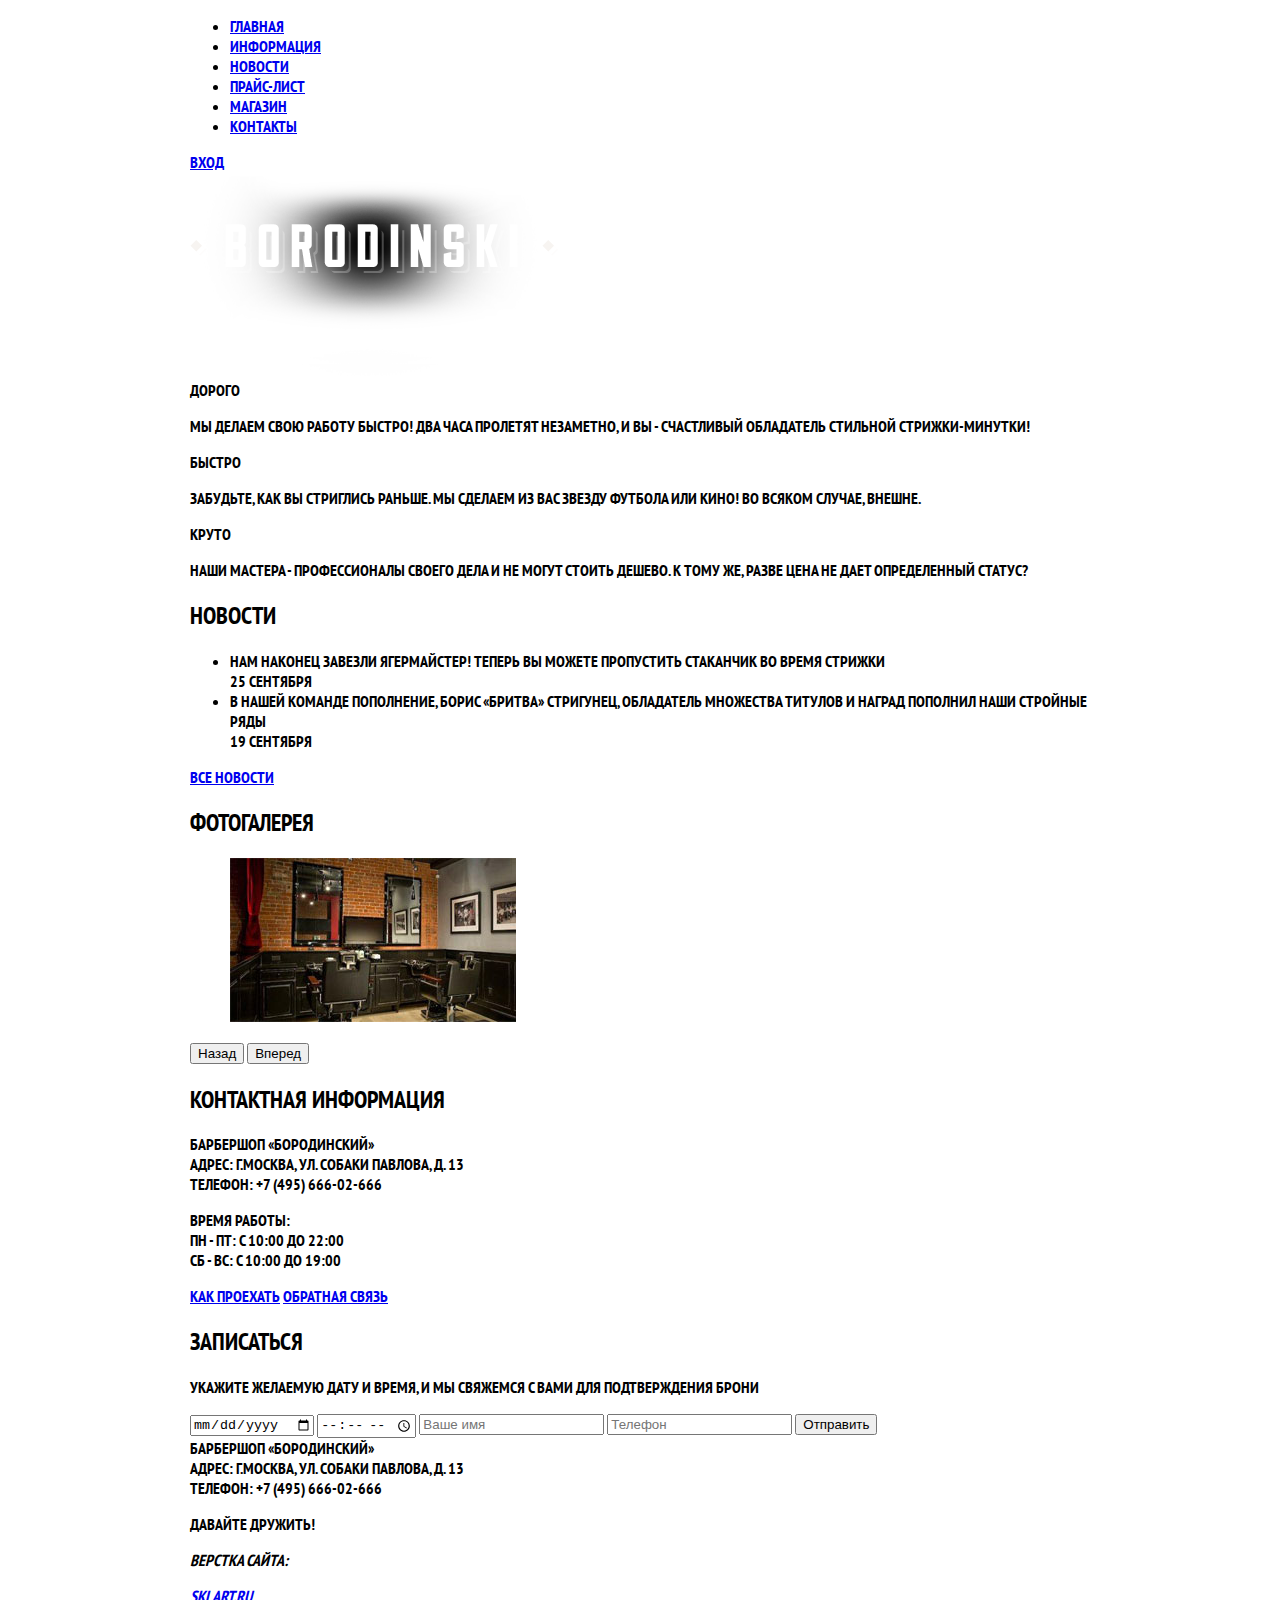
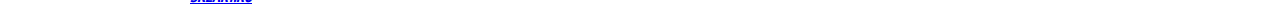
==== index.html @ e77f82d2 "Small changes" ====
<!DOCTYPE html>
<html>
<head>
  <meta charset="UTF-8">
  <title>Барбершоп «Бородинский»</title>
  <meta name="description" content="Лучший Барбершоп в Санкт-Петербурге">
  <!-- Links -->
  <link rel="StyleSheet" href="css/style.css" type="text/css">
  <link rel="icon" href="img/favicon.ico" type="image/ico">
  <link href="http://fonts.googleapis.com/css?family=PT+Sans+Narrow:400,700&amp;subset=latin,cyrillic" rel="stylesheet" type="text/css">
</head>
<body>
  <header class="main-header">
    <div class="container clearfix">
      <nav class="main-navigation">
        <ul>
          <li class="active"><a href="#">Главная</a></li>
          <li><a href="#">Информация</a></li>
          <li><a href="#">Новости</a></li>
          <li><a href="#">Прайс-лист</a></li>
          <li><a href="#">Магазин</a></li>
          <li><a href="#">Контакты</a></li>
        </ul>
      </nav>
      <div class="user-block">
        <a href="#" class="login">Вход</a>
      </div>
    </div>
  </header>

  <main class="container">
    <div class="logo">
      <img src="img/logo.png" width="368" height="204" alt="Барбершоп «Бородинский»">
    </div>
    <section class="features clearfix">
      <div class="features-item">
        <div class="features-title">Дорого</div>
        <p>Мы делаем свою работу быстро! Два часа пролетят незаметно, и вы - счастливый обладатель стильной стрижки-минутки!</p>
      </div>
      <div class="features-item">
        <div class="features-title">Быстро</div>
        <p>Забудьте, как вы стриглись раньше. Мы сделаем из вас звезду футбола или кино! Во всяком случае, внешне.</p>
      </div>
      <div class="features-item">
        <div class="features-title">Круто</div>
        <p>Наши мастера - профессионалы своего дела и не могут стоить дешево. К тому же, разве цена не дает определенный статус?</p>
      </div>
    </section>
    <section class="index-content clearfix">
      <div class="content-column-left">
        <h2 class="content-column-title">Новости</h2>
        <ul class="news-preview">
          <li>
            Нам наконец завезли Ягермайстер! Теперь вы можете пропустить стаканчик во время стрижки<br>
            <time datetime="2016-09-25">25 сентября</time>
          </li>
          <li>
            В нашей команде пополнение, Борис «Бритва» Стригунец, обладатель множества титулов и наград пополнил наши стройные ряды<br>
            <time datetime="2016-09-19">19 сентября</time>
          </li>
        </ul>
        <a href="#" class="btn">Все новости</a>
      </div>
      <div class="content-column-right">
        <h2 class="content-column-title">Фотогалерея</h2>
        <div class="gallery">
          <figure class="gallery-content">
            <img src="img/content-gallery-photo-1.jpg" width="286" height="164" alt="Фотография внутри барбершопа">
          </figure>
          <button class="btn gallery-prev">Назад</button>
          <button class="btn galery-next">Вперед</button>
        </div>
      </div>
    </section>
    <section class="index-content clearfix">
      <div class="content-column-left">
        <div class="main-contacts">
          <h2 class="content-column-title">Контактная информация</h2>
          <p>
            Барбершоп «Бородинский»<br>
            Адрес: г.Москва, ул. Собаки Павлова, д. 13<br>
            Телефон: +7 (495) 666-02-666
          </p>
          <p>
            Время работы:<br>
            пн - пт: с 10:00 до 22:00<br>
            сб - вс: с 10:00 до 19:00
          </p>
        </div>
        <a href="#" class="btn">Как проехать</a>
        <a href="#" class="btn">Обратная связь</a>
      </div>
      <div class="content-column-right">
        <div class="appointment-form">
          <h2 class="content-column-title">Записаться</h2>
          <p>Укажите желаемую дату и время, и мы свяжемся с вами для подтверждения брони</p>
          <form action="/echo" method="post">
            <input type="date" name="date" value="" placeholder="Дата">
            <input type="time" name="time" value="" placeholder="Время">
            <input type="text" name="name" value="" placeholder="Ваше имя">
            <input type="tel" name="phone" value="" placeholder="Телефон">
            <button class="btn" type="submit">Отправить</button>
          </form>
        </div>
      </div>
    </section>
  </main>

  <footer class="main-footer">
    <div class="container clearfix">
      <section class="footer-contacts">
        Барбершоп «Бородинский»<br>
        Адрес: г.Москва, ул. Собаки Павлова, д. 13<br>
        Телефон: +7 (495) 666-02-666
      </section>
      <section class="footer-social">
        <p>Давайте дружить!</p>
        <a href="#" class="social-btn social-btn-vk"></a>
        <a href="#" class="social-btn social-btn-fb"></a>
        <a href="#" class="social-btn social-btn-inst"></a>
      </section>
      <address class="footer-copyright">
        <p>Верстка сайта:</p>
        <a href="#" class="btn">sklart.ru</a>
      </address>
    </div>
  </footer>
</body>
</html>
---- css/style.css ----
body {
  margin: 0;
  padding: 0;
  text-transform: uppercase;
  font-family: "PT Sans Narrow", sans-serif, Arial;
  font-weight: bold;
  /*background-image: url('../img/index-background.jpg');
  background-position: center;
  background-repeat: no-repeat;
  background-size: cover;*/
}

.container {
  width: 900px;
  margin: auto;
}
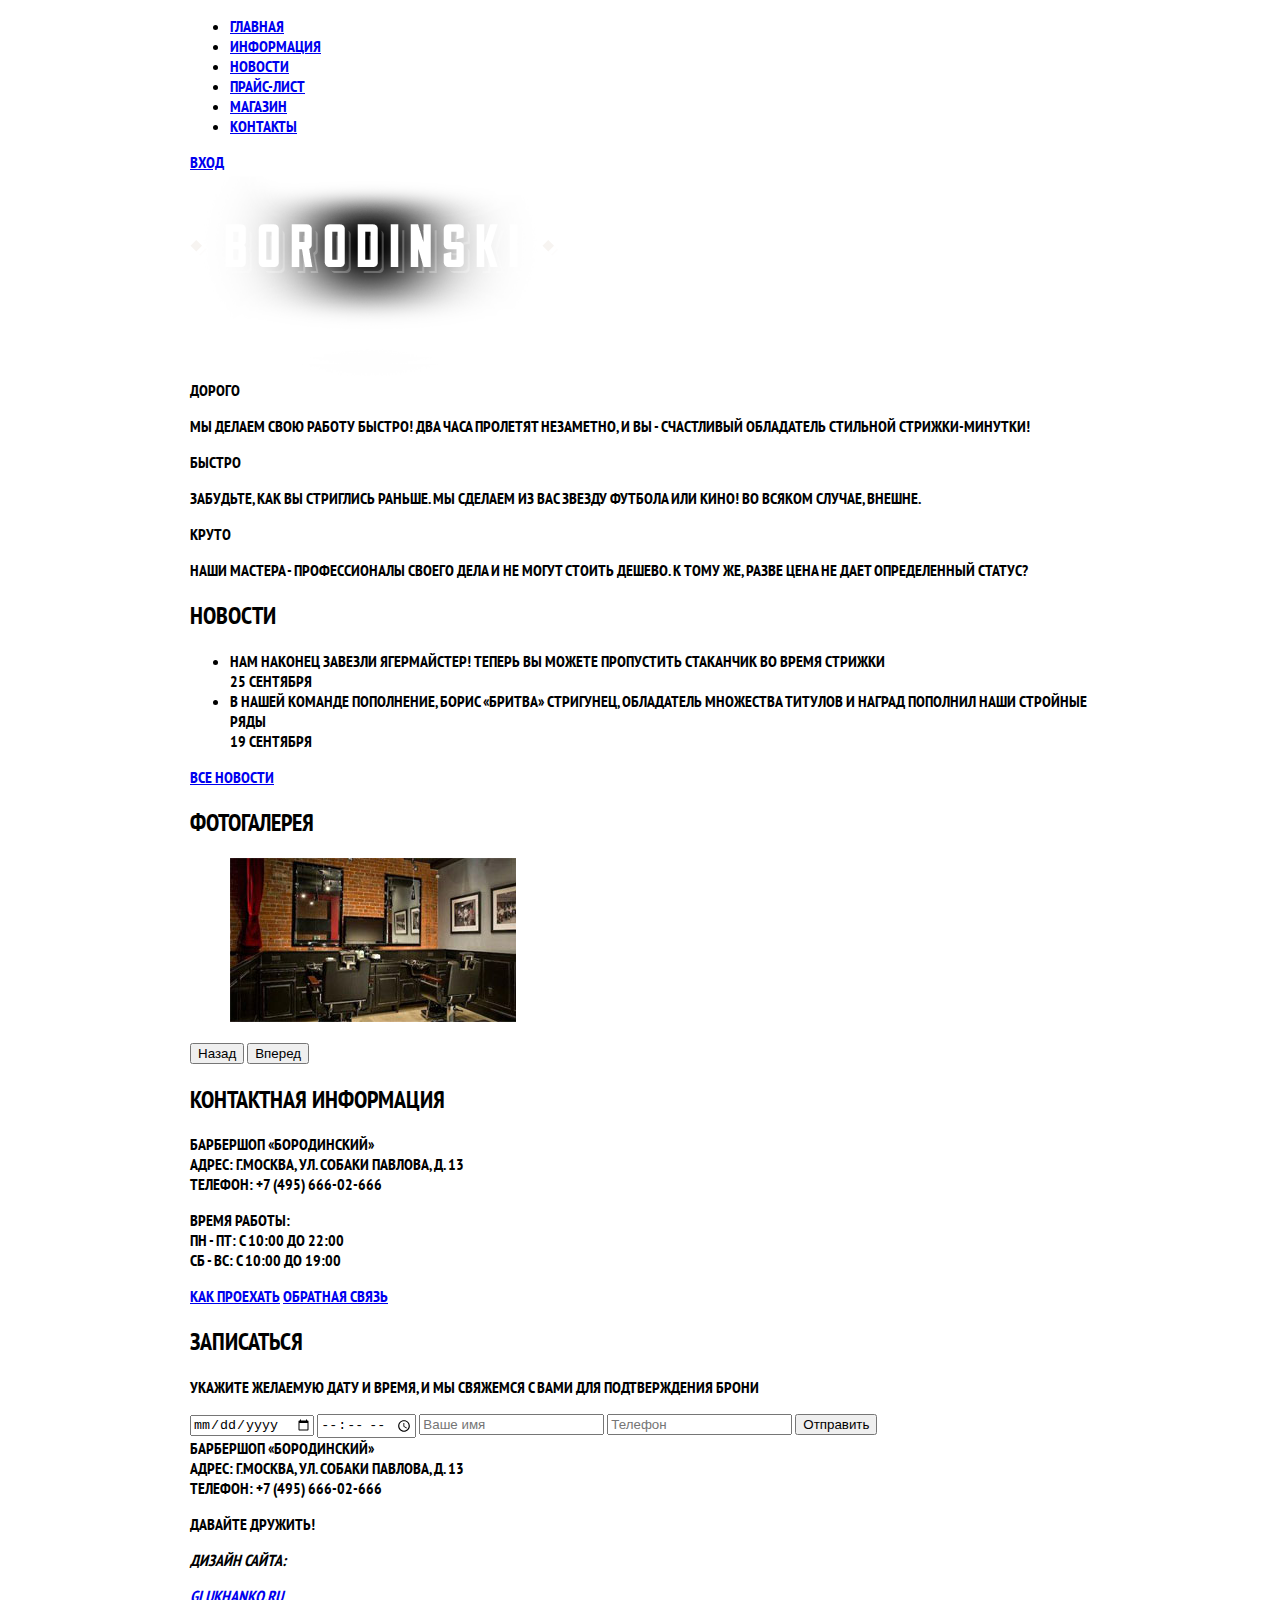
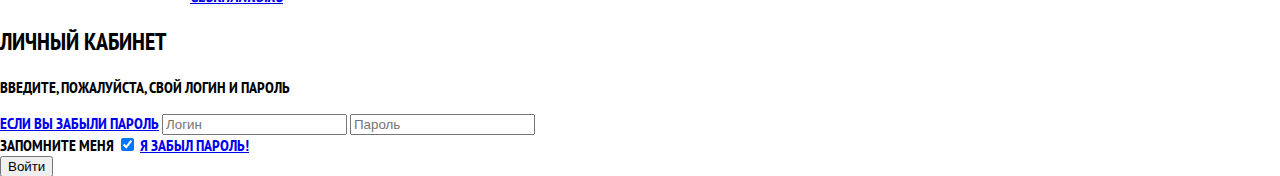
==== commit 7f6d84a0: "Added markup other pages" ====
--- a/index.html
+++ b/index.html
@@ -4,6 +4,9 @@
   <meta charset="UTF-8">
   <title>Барбершоп «Бородинский»</title>
   <meta name="description" content="Лучший Барбершоп в Санкт-Петербурге">
+  <meta name="author" content="sklart.ru">
+  <meta name="description" content="Предоставляем услуги стрижки, подбираем аксессуары для ухода за волосами и бородой">
+  <meta name="keywords" content="парикмахерская, стрижка, уход, аксессуары, волосы, парихмахерская, борода">
   <!-- Links -->
   <link rel="StyleSheet" href="css/style.css" type="text/css">
   <link rel="icon" href="img/favicon.ico" type="image/ico">
@@ -17,8 +20,8 @@
           <li class="active"><a href="#">Главная</a></li>
           <li><a href="#">Информация</a></li>
           <li><a href="#">Новости</a></li>
-          <li><a href="#">Прайс-лист</a></li>
-          <li><a href="#">Магазин</a></li>
+          <li><a href="price.html">Прайс-лист</a></li>
+          <li><a href="shop.html">Магазин</a></li>
           <li><a href="#">Контакты</a></li>
         </ul>
       </nav>
@@ -95,8 +98,8 @@
           <h2 class="content-column-title">Записаться</h2>
           <p>Укажите желаемую дату и время, и мы свяжемся с вами для подтверждения брони</p>
           <form action="/echo" method="post">
-            <input type="date" name="date" value="" placeholder="Дата">
-            <input type="time" name="time" value="" placeholder="Время">
+            <input type="date" name="date" value="">
+            <input type="time" name="time" value="">
             <input type="text" name="name" value="" placeholder="Ваше имя">
             <input type="tel" name="phone" value="" placeholder="Телефон">
             <button class="btn" type="submit">Отправить</button>
@@ -120,10 +123,26 @@
         <a href="#" class="social-btn social-btn-inst"></a>
       </section>
       <address class="footer-copyright">
-        <p>Верстка сайта:</p>
-        <a href="#" class="btn">sklart.ru</a>
+        <p>Дизайн сайта:</p>
+        <a href="//glukhanko.ru" class="btn">glukhanko.ru</a>
       </address>
     </div>
   </footer>
+
+  <!-- Login window -->
+  <form class="login-form" action="/login" method="post">
+    <h2>Личный кабинет</h2>
+    <p>Введите, пожалуйста, свой логин и пароль</p>
+    <a href="#">Если вы забыли пароль</a>
+    <input type="text" name="login" placeholder="Логин" required>
+    <input type="password" name="password" placeholder="Пароль" required>
+    <div>
+      <label for="remember">Запомните меня</label>
+      <input type="checkbox" name="remember" checked>
+      <a href="#">Я забыл пароль!</a>
+    </div>
+    <button class="btn" type="submit">Войти</button>
+  </form>
+
 </body>
 </html>
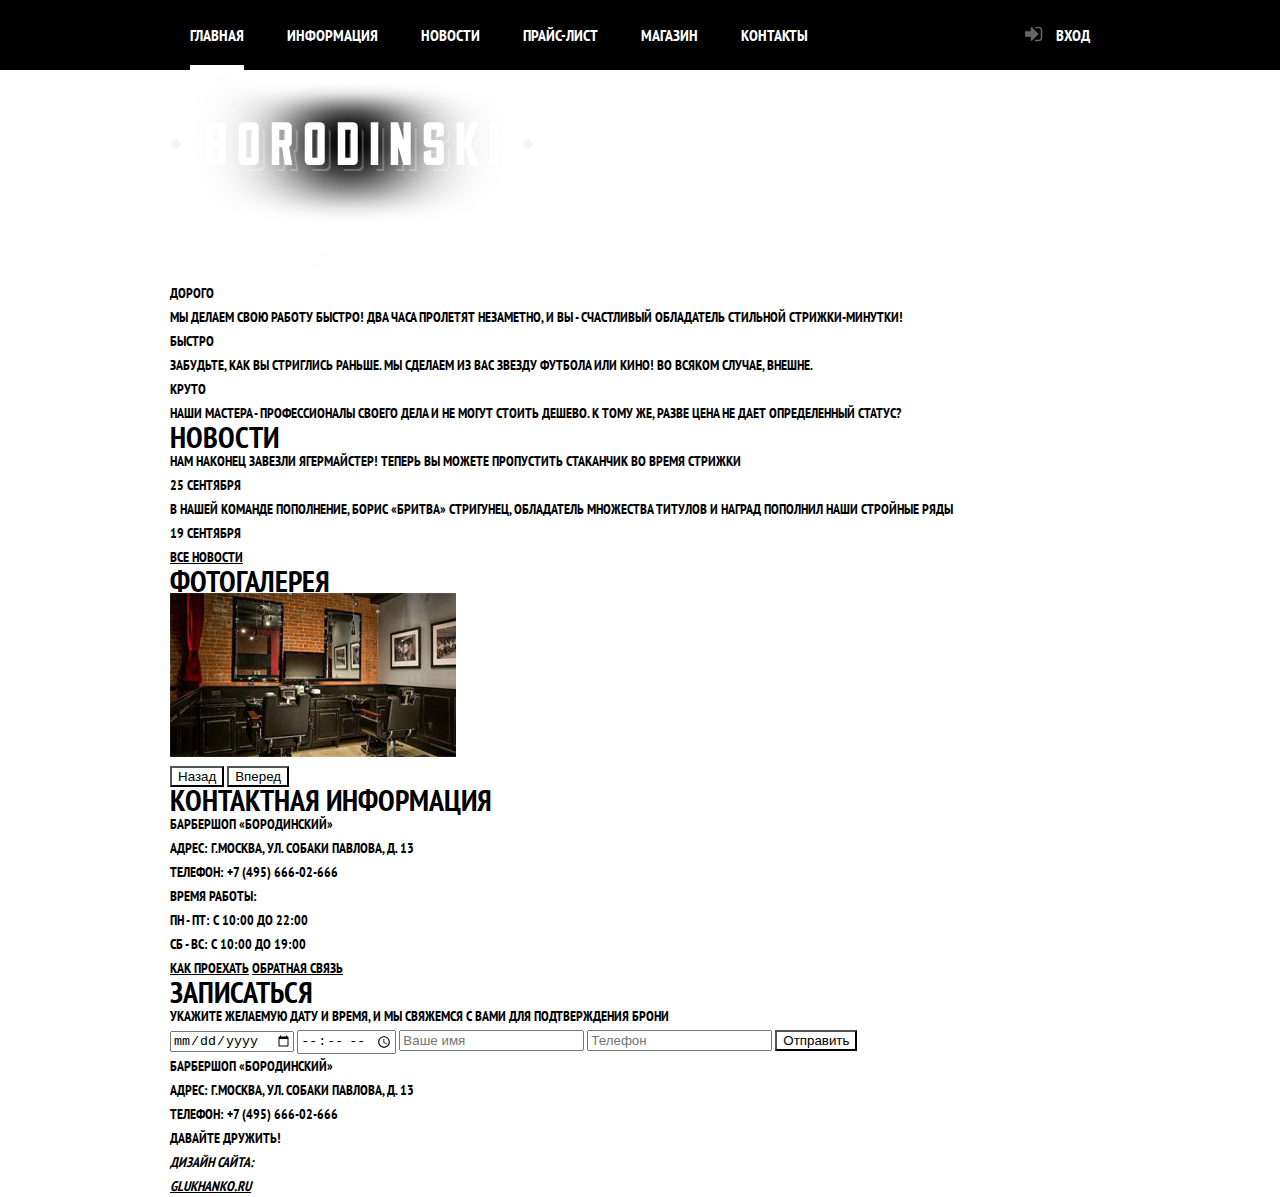
==== commit e7e85c77: "Added header style" ====
--- a/index.html
+++ b/index.html
@@ -6,9 +6,9 @@
   <meta name="description" content="Лучший Барбершоп в Санкт-Петербурге">
   <meta name="author" content="sklart.ru">
   <meta name="description" content="Предоставляем услуги стрижки, подбираем аксессуары для ухода за волосами и бородой">
-  <meta name="keywords" content="парикмахерская, стрижка, уход, аксессуары, волосы, парихмахерская, борода">
+  <meta name="keywords" content="Парикмахерская, стрижка, уход, аксессуары, волосы, парихмахерская, борода">
   <!-- Links -->
-  <link rel="StyleSheet" href="css/style.css" type="text/css">
+  <link rel="stylesheet" href="css/style.css" type="text/css">
   <link rel="icon" href="img/favicon.ico" type="image/ico">
   <link href="http://fonts.googleapis.com/css?family=PT+Sans+Narrow:400,700&amp;subset=latin,cyrillic" rel="stylesheet" type="text/css">
 </head>
@@ -17,7 +17,7 @@
     <div class="container clearfix">
       <nav class="main-navigation">
         <ul>
-          <li class="active"><a href="#">Главная</a></li>
+          <li class="current-page"><a href="#">Главная</a></li>
           <li><a href="#">Информация</a></li>
           <li><a href="#">Новости</a></li>
           <li><a href="price.html">Прайс-лист</a></li>
@@ -132,13 +132,12 @@
   <!-- Login window -->
   <form class="login-form" action="/login" method="post">
     <h2>Личный кабинет</h2>
-    <p>Введите, пожалуйста, свой логин и пароль</p>
-    <a href="#">Если вы забыли пароль</a>
-    <input type="text" name="login" placeholder="Логин" required>
-    <input type="password" name="password" placeholder="Пароль" required>
+    <p>Введите, пожалуйста, свой логин и пароль:</p>
+    <input type="text" name="login" required>
+    <input type="password" name="password" required>
     <div>
+      <input type="checkbox" name="remember" checked>
       <label for="remember">Запомните меня</label>
-      <input type="checkbox" name="remember" checked>
       <a href="#">Я забыл пароль!</a>
     </div>
     <button class="btn" type="submit">Войти</button>
--- a/css/style.css
+++ b/css/style.css
@@ -4,13 +4,116 @@
   text-transform: uppercase;
   font-family: "PT Sans Narrow", sans-serif, Arial;
   font-weight: bold;
-  /*background-image: url('../img/index-background.jpg');
-  background-position: center;
+  font-size: 14px;
+  line-height: 24px;
+  /*background-image: url("../img/index-background.jpg");
+  background-position: center top;
   background-repeat: no-repeat;
-  background-size: cover;*/
+  background-size: cover;
+  background-color: #fff;*/
+}
+p,
+ul,
+h2,
+figure {
+    margin: 0;
+    padding: 0;
+}
+h2 {
+  font-size: 30px;
+}
+h3 {
+  font-size: 24px;
+}
+ul {
+  list-style: none;
+}
+.clearfix::after {
+  content: "";
+  display: table;
+  clear: both;
+}
+.container {
+  width: 940px;
+  margin: auto;
+}
+.btn {
+  background-color: #fff;
+  color: #000;
 }
 
-.container {
-  width: 900px;
+/* Header */
+.main-header {
+  min-height: 70px;
+  font-size: 16px;
+  background-color: #000;
+  vertical-align: top;
+}
+.main-header a {
+  display: block;
+  padding: 25px 20px;
+  line-height: 20px;
+  color: #fff;
+  text-decoration: none;
+}
+.main-header a:hover,
+.main-header a:focus {
+  background-color: #242424;
+}
+.main-navigation {
+  float: left;
+}
+.main-navigation li {
+  display: inline-block;
+}
+.current-page a {
+  position: relative;
+}
+.current-page a::after {
+  content: "";
+  position: absolute;
+  height: 5px;
+  background-color: #fff;
+  bottom: 0;
+  left: 20px;
+  right: 20px;
+}
+
+.user-block {
+  float: right;
+}
+.user-block a {
+  position: relative;
+  padding-left: 50px;
+}
+.user-block a::before {
+  content: "";
+  position: absolute;
+  width: 18px;
+  height: 18px;
+  background: url("../img/sprites.png") no-repeat;
+  background-position: 0 -212px;
+  opacity: .4;
+  top: 27px;
+  left: 19px;
+}
+
+/* Login window */
+.login-form {
+  width: 300px;
+  display: none;
+  padding: 35px 80px;
   margin: auto;
+  background-image: url("../img/content-background.jpg");
+  background-repeat: repeat;
 }
+.login-form input {
+  display: block;
+  width: 294px;
+  border: 2px solid #000;
+  margin-bottom: 10px;
+  line-height: 36px;
+  font-family: "PT Sans Narrow", sans-serif, Arial;
+  font-weight: bold;
+  font-size: 14px;
+}
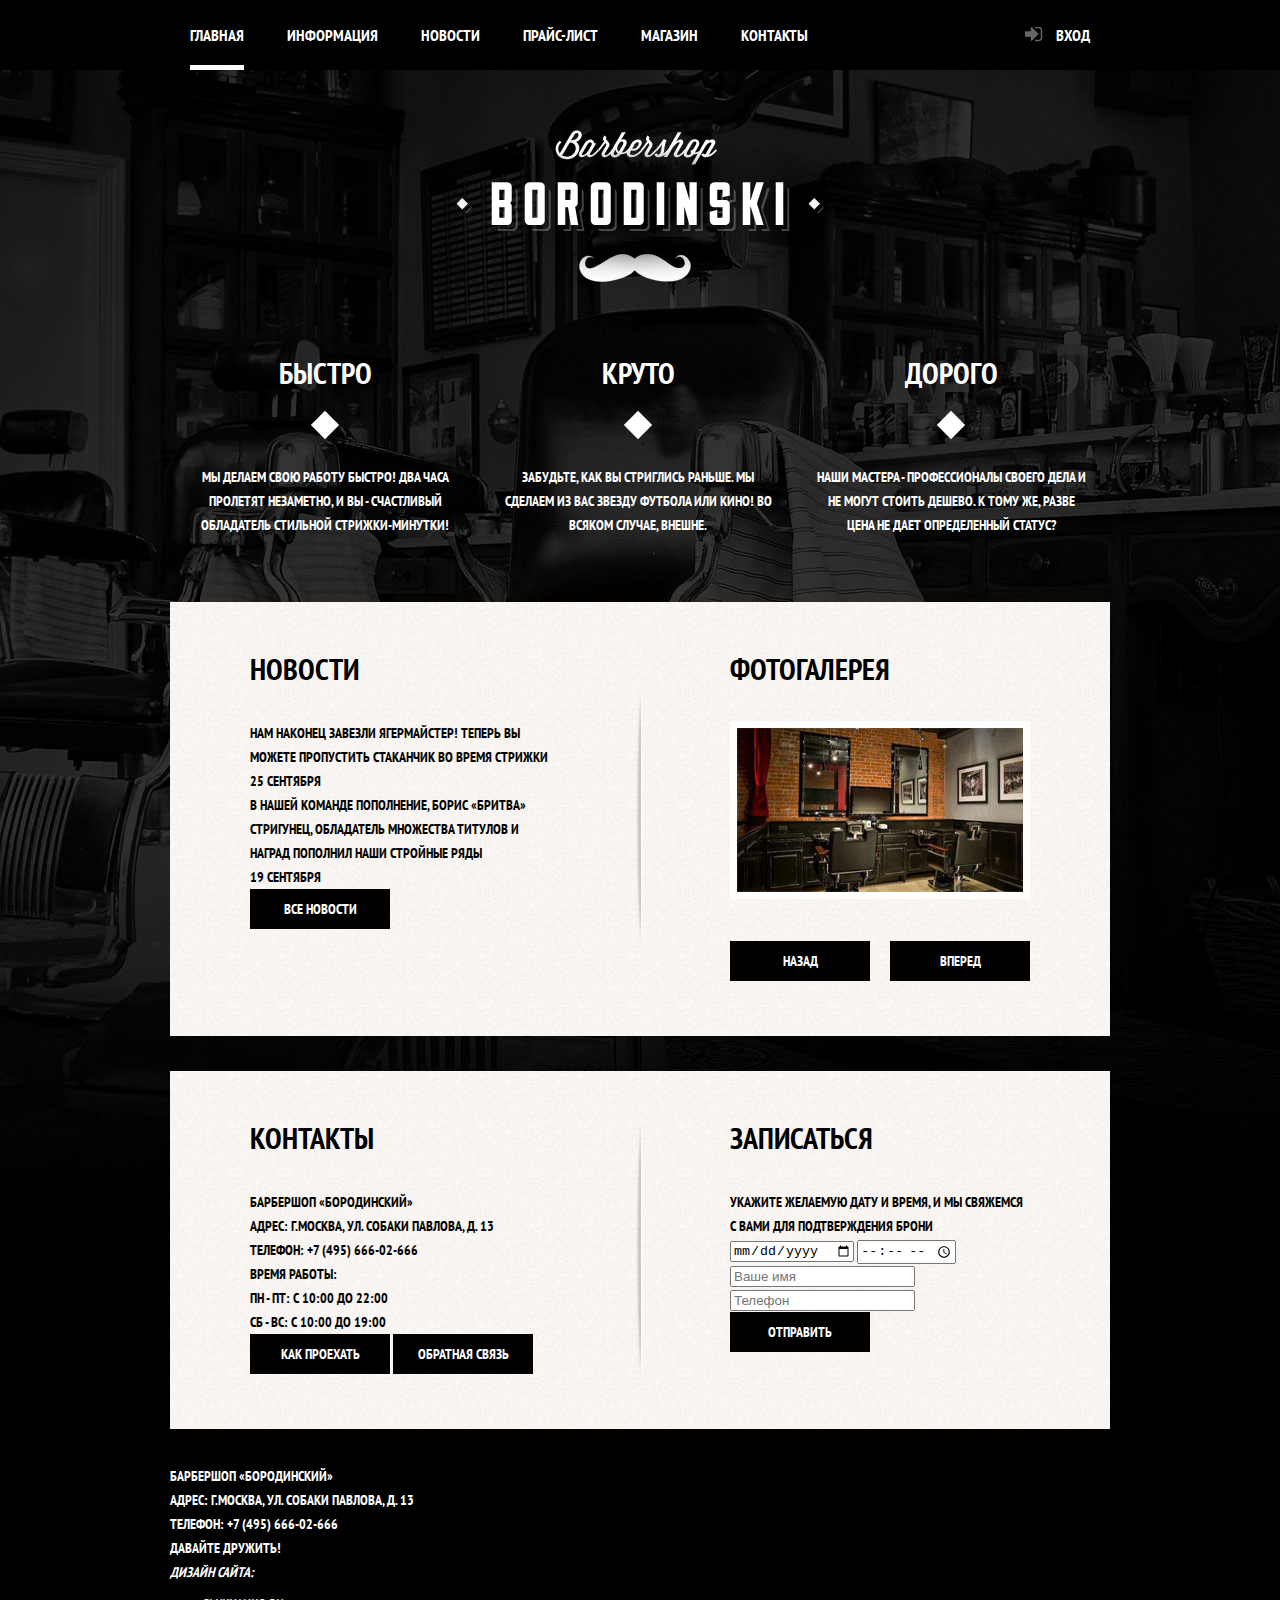
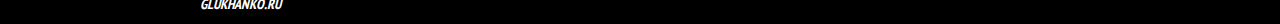
==== commit e0abe846: "Added small part of index content style" ====
--- a/index.html
+++ b/index.html
@@ -26,7 +26,7 @@
         </ul>
       </nav>
       <div class="user-block">
-        <a href="#" class="login">Вход</a>
+        <a href="#loginForm" class="login">Вход</a>
       </div>
     </div>
   </header>
@@ -37,18 +37,19 @@
     </div>
     <section class="features clearfix">
       <div class="features-item">
-        <div class="features-title">Дорого</div>
+        <h2 class="features-title">Быстро</h2>
         <p>Мы делаем свою работу быстро! Два часа пролетят незаметно, и вы - счастливый обладатель стильной стрижки-минутки!</p>
       </div>
       <div class="features-item">
-        <div class="features-title">Быстро</div>
+        <h2 class="features-title">Круто</h2>
         <p>Забудьте, как вы стриглись раньше. Мы сделаем из вас звезду футбола или кино! Во всяком случае, внешне.</p>
       </div>
       <div class="features-item">
-        <div class="features-title">Круто</div>
+        <h2 class="features-title">Дорого</h2>
         <p>Наши мастера - профессионалы своего дела и не могут стоить дешево. К тому же, разве цена не дает определенный статус?</p>
       </div>
     </section>
+
     <section class="index-content clearfix">
       <div class="content-column-left">
         <h2 class="content-column-title">Новости</h2>
@@ -71,14 +72,14 @@
             <img src="img/content-gallery-photo-1.jpg" width="286" height="164" alt="Фотография внутри барбершопа">
           </figure>
           <button class="btn gallery-prev">Назад</button>
-          <button class="btn galery-next">Вперед</button>
+          <button class="btn gallery-next">Вперед</button>
         </div>
       </div>
     </section>
     <section class="index-content clearfix">
       <div class="content-column-left">
         <div class="main-contacts">
-          <h2 class="content-column-title">Контактная информация</h2>
+          <h2 class="content-column-title">Контакты</h2>
           <p>
             Барбершоп «Бородинский»<br>
             Адрес: г.Москва, ул. Собаки Павлова, д. 13<br>
@@ -130,7 +131,7 @@
   </footer>
 
   <!-- Login window -->
-  <form class="login-form" action="/login" method="post">
+  <form class="login-form" id="loginForm" action="/login" method="post">
     <h2>Личный кабинет</h2>
     <p>Введите, пожалуйста, свой логин и пароль:</p>
     <input type="text" name="login" required>
--- a/css/style.css
+++ b/css/style.css
@@ -6,11 +6,11 @@
   font-weight: bold;
   font-size: 14px;
   line-height: 24px;
-  /*background-image: url("../img/index-background.jpg");
+  background-color: #000;
+  background-image: url("../img/index-background.jpg");
   background-position: center top;
   background-repeat: no-repeat;
-  background-size: cover;
-  background-color: #fff;*/
+  color: #fff;
 }
 p,
 ul,
@@ -28,6 +28,9 @@
 ul {
   list-style: none;
 }
+main {
+  color: #000;
+}
 .clearfix::after {
   content: "";
   display: table;
@@ -35,19 +38,36 @@
 }
 .container {
   width: 940px;
-  margin: auto;
+  margin: 0 auto;
 }
 .btn {
-  background-color: #fff;
-  color: #000;
-}
+  display: inline-block;
+  background-color: #000;
+  color: #fff;
+  text-decoration: none;
+  padding: 8px 0;
+  text-transform: uppercase;
+  font-family: "PT Sans Narrow", sans-serif, Arial;
+  font-weight: bold;
+  font-size: 14px;
+  line-height: 24px;
+  border: none;
+  width: 140px;
+  text-align: center;
+}
+.inner-page {
+    background: white url("../img/content-background.jpg");
+}
+
 
 /* Header */
+
 .main-header {
   min-height: 70px;
   font-size: 16px;
   background-color: #000;
   vertical-align: top;
+  margin-bottom: 60px;
 }
 .main-header a {
   display: block;
@@ -97,8 +117,85 @@
   top: 27px;
   left: 19px;
 }
+.user-block a:hover::before {
+  opacity: 1;
+}
+
+/* Logo */
+
+.logo {
+  text-align: center;
+  margin-bottom: 20px;
+}
+
+/*Features*/
+.features {
+  margin-bottom: 65px;
+  color: #fff;
+}
+.features-item {
+  display: inline-block;
+  width: 33%;
+  text-align: center;
+}
+.features-title {
+  padding-bottom: 50px;
+  margin-bottom: 30px;
+  position: relative;
+}
+.features-title::after {
+  content: "";
+  position: absolute;
+  bottom: 0;
+  left: 145px;
+  width: 20px;
+  height: 20px;
+  background-color: #fff;
+  -webkit-transform: rotate(45deg);
+     -moz-transform: rotate(45deg);
+      -ms-transform: rotate(45deg);
+       -o-transform: rotate(45deg);
+          transform: rotate(45deg);
+}
+.features-item p {
+  padding: 0 20px;
+}
+
+/* Index content */
+
+.index-content {
+  background: url("../img/column-delimiter.png") no-repeat center, url("../img/content-background.jpg") repeat;
+  margin-bottom: 35px;
+}
+.content-column-left,
+.content-column-right {
+  width: 300px;
+  padding: 55px 80px;
+}
+.content-column-left {
+  float: left;
+}
+.content-column-right {
+  float: right;
+}
+.content-column-title {
+  margin-bottom: 40px;
+}
+.gallery-content {
+  margin-bottom: 35px;
+}
+.gallery-content img {
+  border: 7px solid #fff;
+}
+.gallery-prev {
+  float: left;
+}
+.gallery-next {
+  float: right;
+}
 
 /* Login window */
+
 .login-form {
   width: 300px;
   display: none;
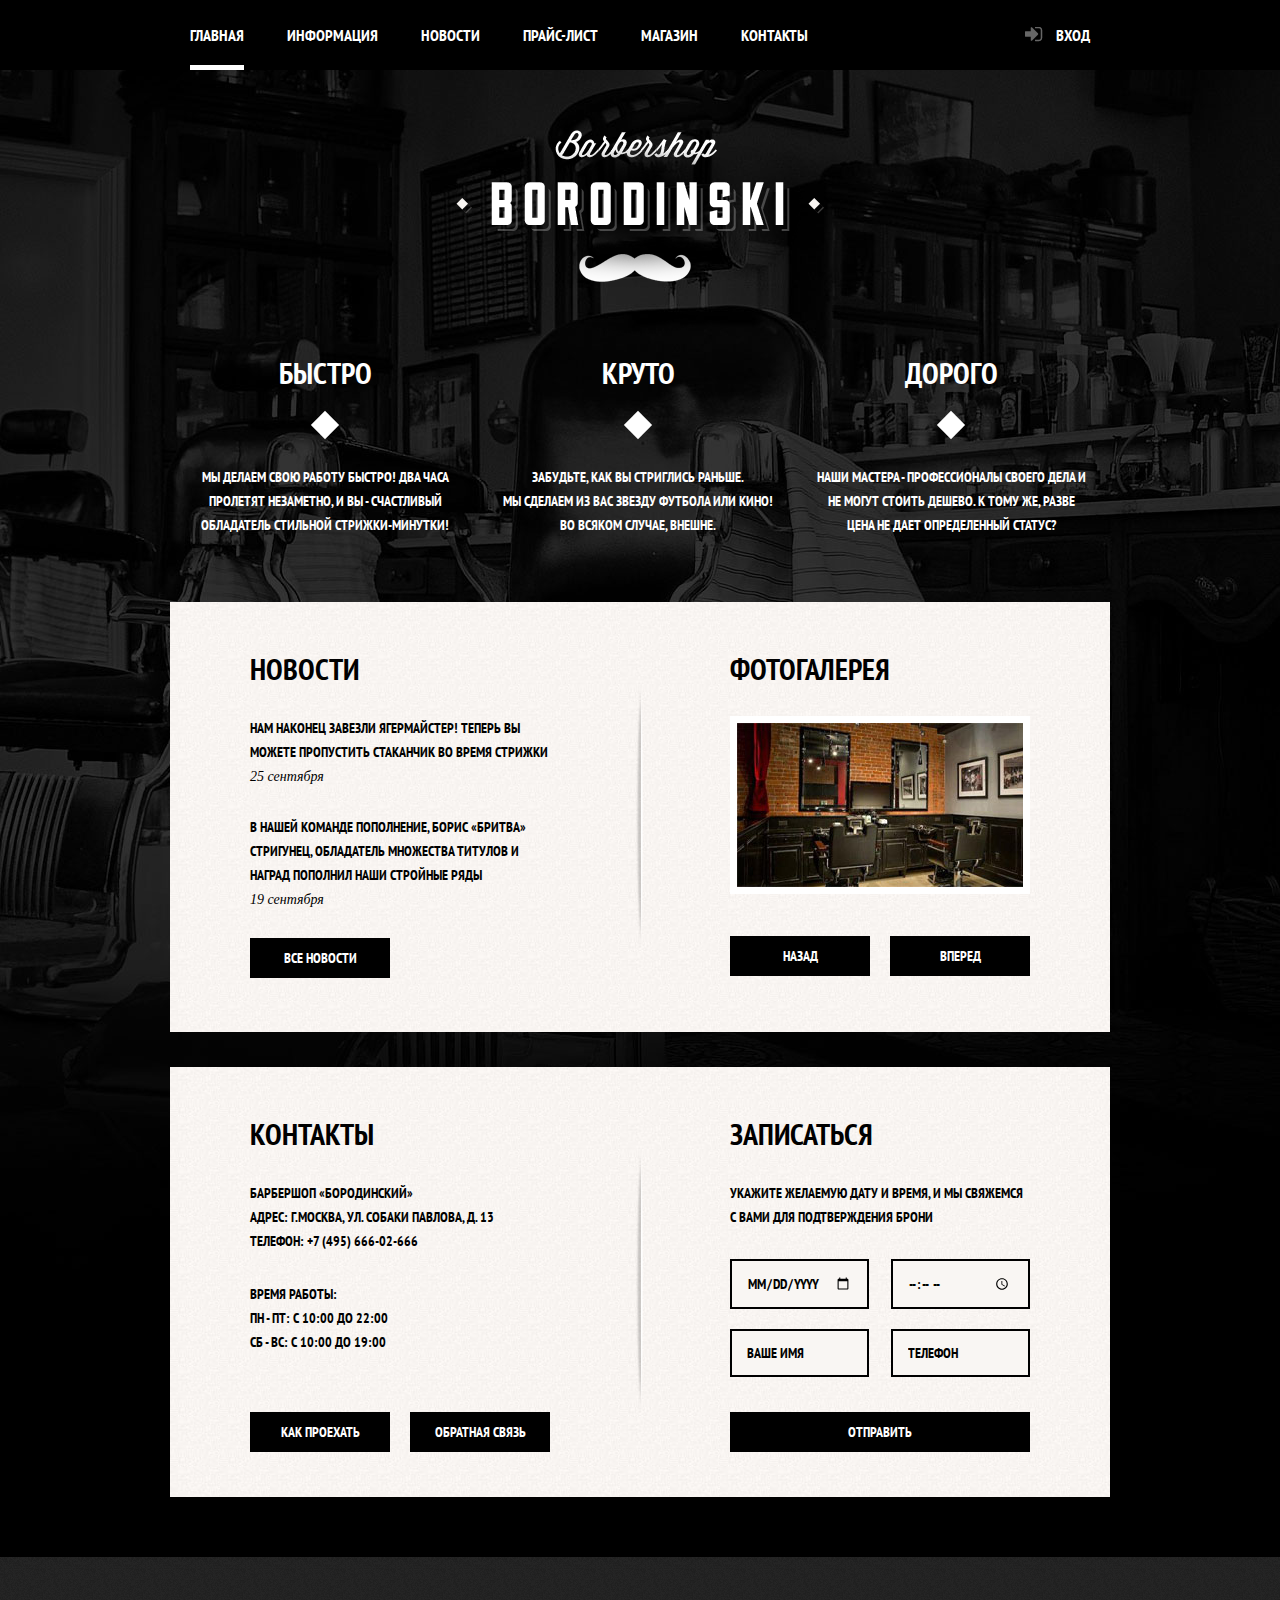
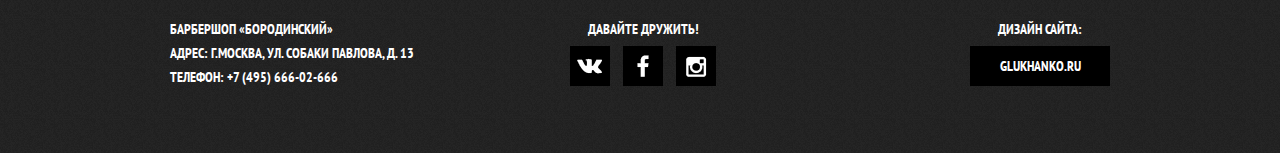
==== commit e0d20ed4: "Finished styling of the main page" ====
--- a/index.html
+++ b/index.html
@@ -42,7 +42,7 @@
       </div>
       <div class="features-item">
         <h2 class="features-title">Круто</h2>
-        <p>Забудьте, как вы стриглись раньше. Мы сделаем из вас звезду футбола или кино! Во всяком случае, внешне.</p>
+        <p>Забудьте, как вы стриглись раньше.<br> Мы сделаем из вас звезду футбола или кино! Во всяком случае, внешне.</p>
       </div>
       <div class="features-item">
         <h2 class="features-title">Дорого</h2>
@@ -91,16 +91,16 @@
             сб - вс: с 10:00 до 19:00
           </p>
         </div>
-        <a href="#" class="btn">Как проехать</a>
-        <a href="#" class="btn">Обратная связь</a>
+        <a href="#" class="btn contacts-navigate-btn">Как проехать</a>
+        <a href="#" class="btn contacts-feedback-btn">Обратная связь</a>
       </div>
       <div class="content-column-right">
         <div class="appointment-form">
           <h2 class="content-column-title">Записаться</h2>
           <p>Укажите желаемую дату и время, и мы свяжемся с вами для подтверждения брони</p>
           <form action="/echo" method="post">
-            <input type="date" name="date" value="">
-            <input type="time" name="time" value="">
+            <input type="date" name="date" value="" placeholder="Дата">
+            <input type="time" name="time" value="" placeholder="Время">
             <input type="text" name="name" value="" placeholder="Ваше имя">
             <input type="tel" name="phone" value="" placeholder="Телефон">
             <button class="btn" type="submit">Отправить</button>
@@ -112,20 +112,20 @@
 
   <footer class="main-footer">
     <div class="container clearfix">
-      <section class="footer-contacts">
+      <section class="main-footer-column footer-contacts">
         Барбершоп «Бородинский»<br>
         Адрес: г.Москва, ул. Собаки Павлова, д. 13<br>
         Телефон: +7 (495) 666-02-666
       </section>
-      <section class="footer-social">
+      <section class="main-footer-column footer-social">
         <p>Давайте дружить!</p>
         <a href="#" class="social-btn social-btn-vk"></a>
         <a href="#" class="social-btn social-btn-fb"></a>
         <a href="#" class="social-btn social-btn-inst"></a>
       </section>
-      <address class="footer-copyright">
+      <address class="main-footer-column footer-copyright">
         <p>Дизайн сайта:</p>
-        <a href="//glukhanko.ru" class="btn">glukhanko.ru</a>
+        <a href="//glukhanko.ru" class="btn footer-author-btn">glukhanko.ru</a>
       </address>
     </div>
   </footer>
--- a/css/style.css
+++ b/css/style.css
@@ -3,7 +3,7 @@
   padding: 0;
   text-transform: uppercase;
   font-family: "PT Sans Narrow", sans-serif, Arial;
-  font-weight: bold;
+  font-weight: 700;
   font-size: 14px;
   line-height: 24px;
   background-color: #000;
@@ -31,6 +31,7 @@
 main {
   color: #000;
 }
+
 .clearfix::after {
   content: "";
   display: table;
@@ -54,6 +55,12 @@
   border: none;
   width: 140px;
   text-align: center;
+  cursor: pointer;
+}
+.btn:hover,
+.btn:focus {
+  background-color: #663d15;
+  outline: 0;
 }
 .inner-page {
     background: white url("../img/content-background.jpg");
@@ -161,6 +168,7 @@
   padding: 0 20px;
 }
 
+
 /* Index content */
 
 .index-content {
@@ -170,6 +178,7 @@
 .content-column-left,
 .content-column-right {
   width: 300px;
+  height: 320px;
   padding: 55px 80px;
 }
 .content-column-left {
@@ -179,8 +188,25 @@
   float: right;
 }
 .content-column-title {
-  margin-bottom: 40px;
-}
+  margin-bottom: 35px;
+}
+
+
+/* News */
+
+.news-preview li {
+  padding-bottom: 26px;
+}
+.news-preview time {
+  font-family: "Georia Italic";
+  font-weight: 400;
+  font-style: italic;
+  text-transform: lowercase;
+}
+
+
+/* Gallery */
+
 .gallery-content {
   margin-bottom: 35px;
 }
@@ -192,6 +218,134 @@
 }
 .gallery-next {
   float: right;
+}
+
+
+/* Main contacts */
+
+.main-contacts p {
+  padding-bottom: 29px;
+}
+.main-contacts p:last-child {
+  margin-bottom: 29px;
+}
+.contacts-navigate-btn {
+  float: left;
+}
+.contacts-feedback-btn {
+  float: right;
+}
+
+
+/* Appointment form */
+
+.appointment-form p {
+  margin-bottom: 30px;
+}
+
+.appointment-form input {
+  float: left;
+  bottom: 0;
+  width: 105px;
+  border: 2px solid #000;
+  padding: 10px 15px;
+  margin-bottom: 20px;
+  font-family: "PT Sans Narrow", sans-serif;
+  font-weight: 700;
+  font-size: 14px;
+  line-height: 24px;
+  text-transform: uppercase;
+  background: #f9f6f3;
+}
+.appointment-form input:nth-child(2n) {
+  float: right;
+}
+.appointment-form input::-webkit-input-placeholder {color: #000;}
+.appointment-form input::-moz-placeholder {color: #000;}
+.appointment-form input:-moz-placeholder {color: #000;}
+.appointment-form input:-ms-input-placeholder {color: #000;}
+
+.appointment-form input::-webkit-input-placeholder       {text-indent: 0px;   transition: text-indent 0.3s ease;}
+.appointment-form input::-moz-placeholder                {text-indent: 0px;   transition: text-indent 0.3s ease;}
+.appointment-form input:-moz-placeholder                 {text-indent: 0px;   transition: text-indent 0.3s ease;}
+.appointment-form input:-ms-input-placeholder            {text-indent: 0px;   transition: text-indent 0.3s ease;}
+.appointment-form input:focus::-webkit-input-placeholder {text-indent: 500px; transition: text-indent 0.3s ease;}
+.appointment-form input:focus::-moz-placeholder          {text-indent: 500px; transition: text-indent 0.3s ease;}
+.appointment-form input:focus:-moz-placeholder           {text-indent: 500px; transition: text-indent 0.3s ease;}
+.appointment-form input:focus:-ms-input-placeholder      {text-indent: 500px; transition: text-indent 0.3s ease;}
+
+.appointment-form input:focus {
+  border: 2px solid #663d15;
+  outline: 0;
+}
+.appointment-form .btn {
+    width: 100%;
+    margin-top: 15px;
+}
+
+
+/* Footer */
+
+.main-footer {
+  background: #222 url("../img/footer-background.jpg");
+  margin-top: 60px;
+  padding: 60px 0;
+}
+.main-footer-column {
+  display: inline-block;
+  text-align: center;
+  vertical-align: top;
+}
+.footer-contacts {
+  float: left;
+  width: 340px;
+  text-align: left;
+}
+.footer-social {
+  float: left;
+  max-width: 240px;
+  text-align: center;
+  margin-left: 55px;
+}
+.footer-social .social-btn {
+  width: 40px;
+  height: 40px;
+  display: inline-block;
+  margin: 5px 5px 0 5px;
+  background: #000 url("../img/sprites.png") no-repeat center;
+}
+.footer-social .social-btn-vk {
+  background-position: 7px -826px;
+}
+.footer-social .social-btn-fb {
+  background-position: 14px -549px;
+}
+.footer-social .social-btn-inst {
+  background-position: 10px -691px;
+}
+.social-btn-vk:hover {
+  background-color: #fff;
+  background-position: 7px -760px;
+}
+.social-btn-fb:hover {
+  background-color: #fff;
+  background-position: 14px -476px;
+}
+.social-btn-inst:hover {
+  background-color: #fff;
+  background-position: 10px -620px;
+}
+.footer-copyright {
+  max-width: 320px;
+  float: right;
+  font-style: normal;
+}
+.footer-author-btn {
+  margin-top: 5px;
+}
+.footer-author-btn:hover {
+  background-color: #fff;
+  color: #000;
 }
 
 /* Login window */
@@ -214,3 +368,7 @@
   font-weight: bold;
   font-size: 14px;
 }
+.login-form input:focus {
+  border: 2px solid #663d15;
+  outline: 0;
+}
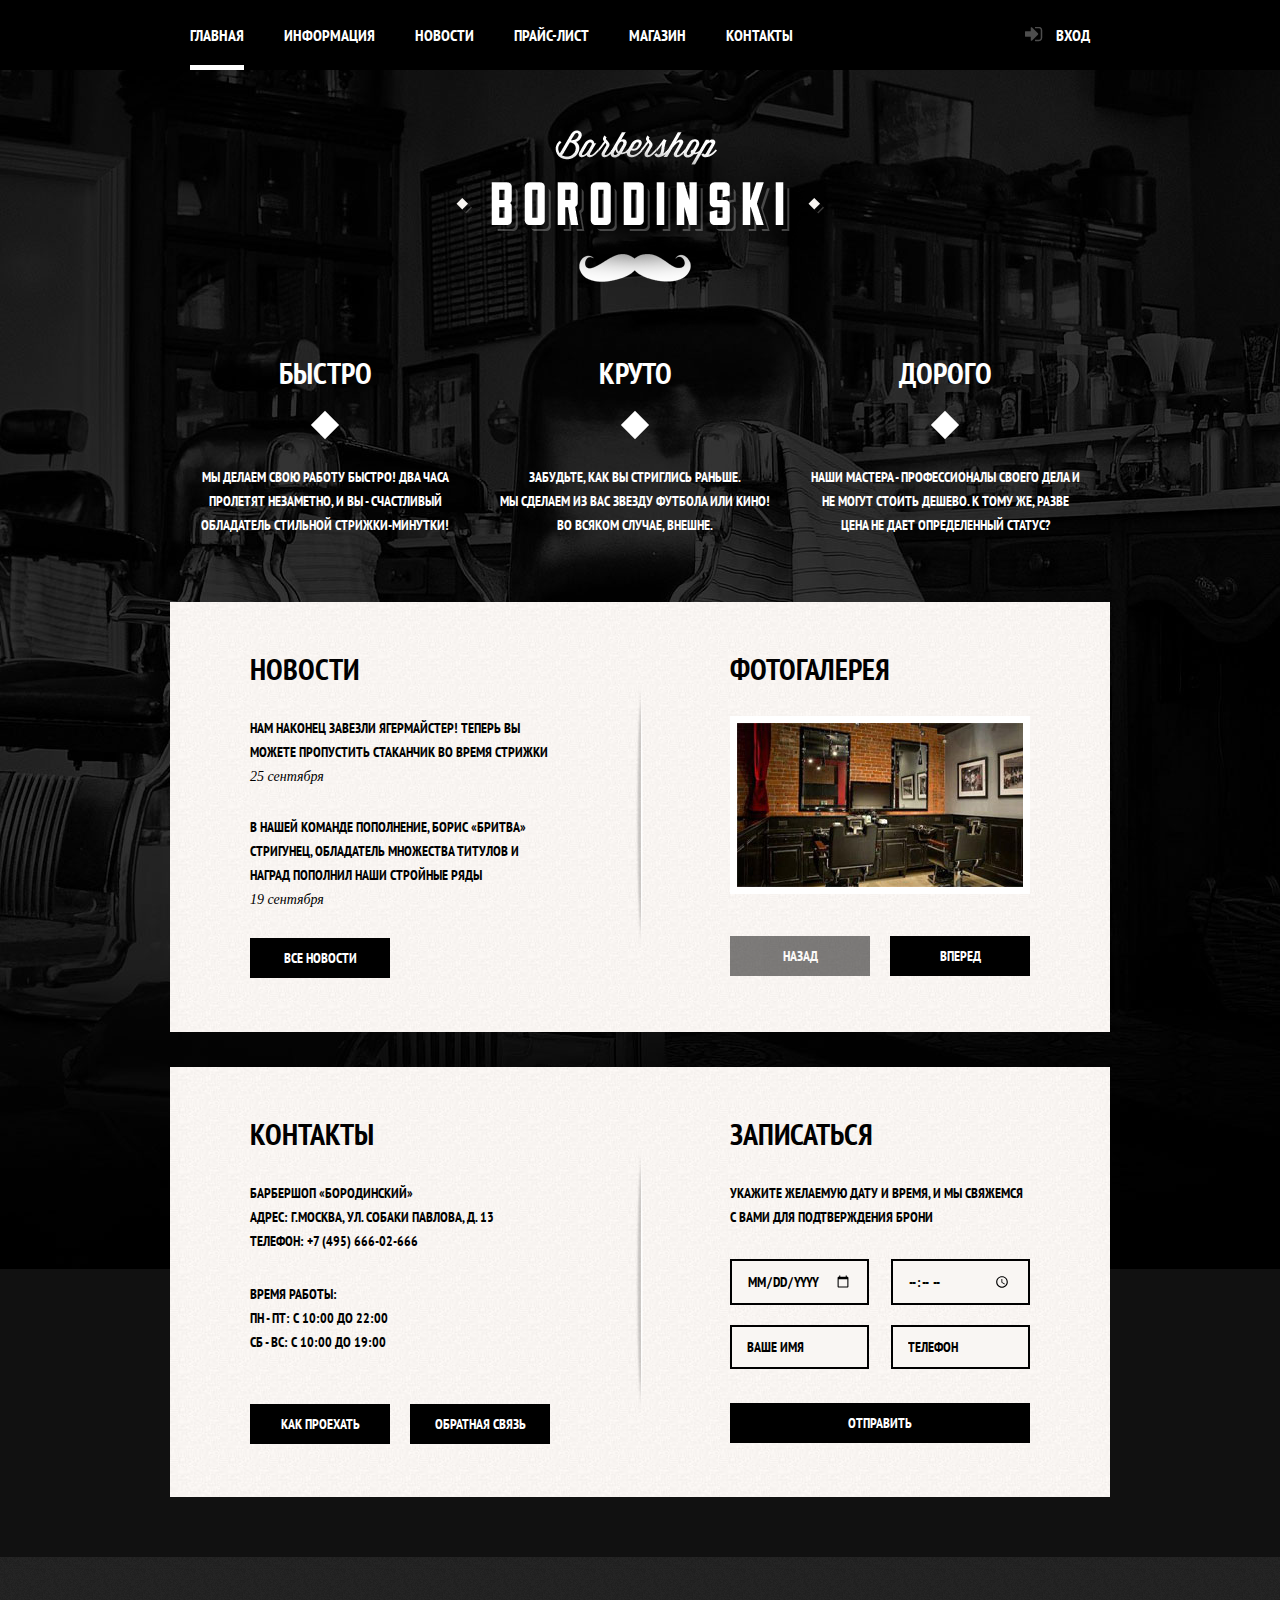
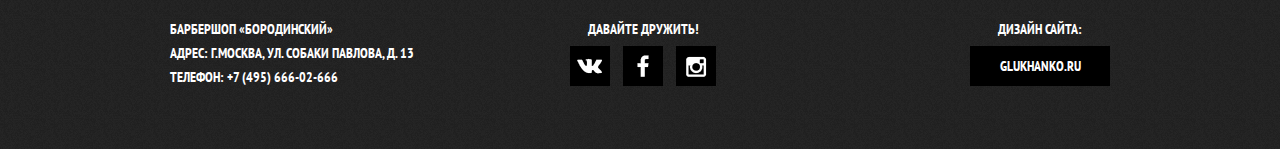
==== commit 398067d8: "Small changes" ====
--- a/index.html
+++ b/index.html
@@ -8,6 +8,7 @@
   <meta name="description" content="Предоставляем услуги стрижки, подбираем аксессуары для ухода за волосами и бородой">
   <meta name="keywords" content="Парикмахерская, стрижка, уход, аксессуары, волосы, парихмахерская, борода">
   <!-- Links -->
+  <link rel="stylesheet" href="css/normalize.css" type="text/css">
   <link rel="stylesheet" href="css/style.css" type="text/css">
   <link rel="icon" href="img/favicon.ico" type="image/ico">
   <link href="http://fonts.googleapis.com/css?family=PT+Sans+Narrow:400,700&amp;subset=latin,cyrillic" rel="stylesheet" type="text/css">
@@ -26,7 +27,7 @@
         </ul>
       </nav>
       <div class="user-block">
-        <a href="#loginForm" class="login">Вход</a>
+        <a href="#" class="login">Вход</a>
       </div>
     </div>
   </header>
@@ -39,12 +40,12 @@
       <div class="features-item">
         <h2 class="features-title">Быстро</h2>
         <p>Мы делаем свою работу быстро! Два часа пролетят незаметно, и вы - счастливый обладатель стильной стрижки-минутки!</p>
-      </div>
-      <div class="features-item">
+      </div><!--
+   --><div class="features-item">
         <h2 class="features-title">Круто</h2>
         <p>Забудьте, как вы стриглись раньше.<br> Мы сделаем из вас звезду футбола или кино! Во всяком случае, внешне.</p>
-      </div>
-      <div class="features-item">
+      </div><!--
+   --><div class="features-item">
         <h2 class="features-title">Дорого</h2>
         <p>Наши мастера - профессионалы своего дела и не могут стоить дешево. К тому же, разве цена не дает определенный статус?</p>
       </div>
@@ -71,7 +72,7 @@
           <figure class="gallery-content">
             <img src="img/content-gallery-photo-1.jpg" width="286" height="164" alt="Фотография внутри барбершопа">
           </figure>
-          <button class="btn gallery-prev">Назад</button>
+          <button class="btn gallery-prev" disabled>Назад</button>
           <button class="btn gallery-next">Вперед</button>
         </div>
       </div>
@@ -95,7 +96,7 @@
         <a href="#" class="btn contacts-feedback-btn">Обратная связь</a>
       </div>
       <div class="content-column-right">
-        <div class="appointment-form">
+        <div class="appointment-form clearfix">
           <h2 class="content-column-title">Записаться</h2>
           <p>Укажите желаемую дату и время, и мы свяжемся с вами для подтверждения брони</p>
           <form action="/echo" method="post">
@@ -132,17 +133,19 @@
 
   <!-- Login window -->
   <form class="login-form" id="loginForm" action="/login" method="post">
-    <h2>Личный кабинет</h2>
+    <h2 class="login-header">Личный кабинет</h2>
     <p>Введите, пожалуйста, свой логин и пароль:</p>
-    <input type="text" name="login" required>
-    <input type="password" name="password" required>
-    <div>
-      <input type="checkbox" name="remember" checked>
+    <input type="text" name="login" placeholder="Логин" required>
+    <input type="password" name="password" placeholder="Пароль" required>
+    <div class="remember-forget-block clearfix">
+      <!-- <input type="checkbox" name="remember" checked> -->
       <label for="remember">Запомните меня</label>
-      <a href="#">Я забыл пароль!</a>
+      <a href="#" class="forget-pass">Я забыл пароль!</a>
     </div>
     <button class="btn" type="submit">Войти</button>
+    <a href="#" class="login-form-close"></a>
   </form>
 
+  <script src="js/script.js"></script>
 </body>
 </html>
--- a/css/style.css
+++ b/css/style.css
@@ -1,12 +1,10 @@
 body {
-  margin: 0;
-  padding: 0;
-  text-transform: uppercase;
   font-family: "PT Sans Narrow", sans-serif, Arial;
   font-weight: 700;
   font-size: 14px;
   line-height: 24px;
-  background-color: #000;
+  text-transform: uppercase;
+  background-color: #111;
   background-image: url("../img/index-background.jpg");
   background-position: center top;
   background-repeat: no-repeat;
@@ -31,6 +29,29 @@
 main {
   color: #000;
 }
+input {
+  font-family: "PT Sans Narrow", sans-serif;
+  font-weight: 700;
+  font-size: 14px;
+  line-height: 24px;
+  text-transform: uppercase;
+  background: #f9f6f3;
+  border: 2px solid #000;
+  padding: 8px 15px;
+}
+input::-webkit-input-placeholder {color: #000;}
+input::-moz-placeholder {color: #000;}
+input:-moz-placeholder {color: #000;}
+input:-ms-input-placeholder {color: #000;}
+
+input::-webkit-input-placeholder       {text-indent: 0;   transition: text-indent 0.3s ease;}
+input::-moz-placeholder                {text-indent: 0;   transition: text-indent 0.3s ease;}
+input:-moz-placeholder                 {text-indent: 0;   transition: text-indent 0.3s ease;}
+input:-ms-input-placeholder            {text-indent: 0;   transition: text-indent 0.3s ease;}
+input:focus::-webkit-input-placeholder {text-indent: 500px; transition: text-indent 0.3s ease;}
+input:focus::-moz-placeholder          {text-indent: 500px; transition: text-indent 0.3s ease;}
+input:focus:-moz-placeholder           {text-indent: 500px; transition: text-indent 0.3s ease;}
+input:focus:-ms-input-placeholder      {text-indent: 500px; transition: text-indent 0.3s ease;}
 
 .clearfix::after {
   content: "";
@@ -40,6 +61,7 @@
 .container {
   width: 940px;
   margin: 0 auto;
+  padding: 0 10px;
 }
 .btn {
   display: inline-block;
@@ -62,6 +84,13 @@
   background-color: #663d15;
   outline: 0;
 }
+.btn:disabled {
+  cursor: default;
+  opacity: .5;
+}
+.btn:disabled:hover {
+  background-color: #000;
+}
 .inner-page {
     background: white url("../img/content-background.jpg");
 }
@@ -71,7 +100,6 @@
 
 .main-header {
   min-height: 70px;
-  font-size: 16px;
   background-color: #000;
   vertical-align: top;
   margin-bottom: 60px;
@@ -90,8 +118,13 @@
 .main-navigation {
   float: left;
 }
+.main-navigation ul {
+  font-size: 0;
+  list-style: none;
+}
 .main-navigation li {
   display: inline-block;
+  font-size: 16px;
 }
 .current-page a {
   position: relative;
@@ -107,7 +140,9 @@
 }
 
 .user-block {
-  float: right;
+  font-size: 16px;
+  float: right;
+  max-width: 140px;
 }
 .user-block a {
   position: relative;
@@ -118,9 +153,9 @@
   position: absolute;
   width: 18px;
   height: 18px;
-  background: url("../img/sprites.png") no-repeat;
+  background: transparent url("../img/sprites.png") no-repeat;
   background-position: 0 -212px;
-  opacity: .4;
+  opacity: .3;
   top: 27px;
   left: 19px;
 }
@@ -142,6 +177,7 @@
 }
 .features-item {
   display: inline-block;
+  vertical-align: top;
   width: 33%;
   text-align: center;
 }
@@ -154,7 +190,9 @@
   content: "";
   position: absolute;
   bottom: 0;
-  left: 145px;
+  left: 50%;
+  margin-left: -10px;
+  display: block;
   width: 20px;
   height: 20px;
   background-color: #fff;
@@ -227,7 +265,7 @@
   padding-bottom: 29px;
 }
 .main-contacts p:last-child {
-  margin-bottom: 29px;
+  margin-bottom: 21px;
 }
 .contacts-navigate-btn {
   float: left;
@@ -242,45 +280,22 @@
 .appointment-form p {
   margin-bottom: 30px;
 }
-
 .appointment-form input {
   float: left;
   bottom: 0;
   width: 105px;
-  border: 2px solid #000;
-  padding: 10px 15px;
   margin-bottom: 20px;
-  font-family: "PT Sans Narrow", sans-serif;
-  font-weight: 700;
-  font-size: 14px;
-  line-height: 24px;
-  text-transform: uppercase;
-  background: #f9f6f3;
-}
-.appointment-form input:nth-child(2n) {
-  float: right;
-}
-.appointment-form input::-webkit-input-placeholder {color: #000;}
-.appointment-form input::-moz-placeholder {color: #000;}
-.appointment-form input:-moz-placeholder {color: #000;}
-.appointment-form input:-ms-input-placeholder {color: #000;}
-
-.appointment-form input::-webkit-input-placeholder       {text-indent: 0px;   transition: text-indent 0.3s ease;}
-.appointment-form input::-moz-placeholder                {text-indent: 0px;   transition: text-indent 0.3s ease;}
-.appointment-form input:-moz-placeholder                 {text-indent: 0px;   transition: text-indent 0.3s ease;}
-.appointment-form input:-ms-input-placeholder            {text-indent: 0px;   transition: text-indent 0.3s ease;}
-.appointment-form input:focus::-webkit-input-placeholder {text-indent: 500px; transition: text-indent 0.3s ease;}
-.appointment-form input:focus::-moz-placeholder          {text-indent: 500px; transition: text-indent 0.3s ease;}
-.appointment-form input:focus:-moz-placeholder           {text-indent: 500px; transition: text-indent 0.3s ease;}
-.appointment-form input:focus:-ms-input-placeholder      {text-indent: 500px; transition: text-indent 0.3s ease;}
-
+}
+.appointment-form input:nth-child(even) {
+  float: right;
+}
 .appointment-form input:focus {
   border: 2px solid #663d15;
   outline: 0;
 }
 .appointment-form .btn {
     width: 100%;
-    margin-top: 15px;
+    margin-top: 14px;
 }
 
 
@@ -304,13 +319,13 @@
 .footer-social {
   float: left;
   max-width: 240px;
-  text-align: center;
   margin-left: 55px;
 }
 .footer-social .social-btn {
   width: 40px;
   height: 40px;
   display: inline-block;
+  vertical-align: top;
   margin: 5px 5px 0 5px;
   background: #000 url("../img/sprites.png") no-repeat center;
 }
@@ -351,24 +366,51 @@
 /* Login window */
 
 .login-form {
+  color: #000;
+  position: fixed;
+  top: 120px;
+  left: 50%;
+  margin-left: -230px;
   width: 300px;
   display: none;
-  padding: 35px 80px;
-  margin: auto;
+  padding: 55px 80px;
   background-image: url("../img/content-background.jpg");
   background-repeat: repeat;
 }
+.login-form-close {
+  position: absolute;
+  right: -55px;
+  top: 55px;
+  width: 22px;
+  height: 22px;
+  background: url("../img/sprites.png") 0 -140px no-repeat;
+  cursor: pointer;
+}
+.login-form .login-header {
+  padding-bottom: 30px;
+}
+.login-form p {
+  padding-bottom: 30px;
+}
 .login-form input {
   display: block;
-  width: 294px;
-  border: 2px solid #000;
+  width: 264px;
   margin-bottom: 10px;
-  line-height: 36px;
-  font-family: "PT Sans Narrow", sans-serif, Arial;
-  font-weight: bold;
-  font-size: 14px;
 }
 .login-form input:focus {
   border: 2px solid #663d15;
   outline: 0;
 }
+.login-form .remember-forget-block {
+  padding-top: 5px;
+  padding-bottom: 15px;
+}
+.remember-forget-block label {
+  float: left;
+}
+.remember-forget-block .forget-pass {
+  float: right;
+}
+.login-form button {
+  width: 100%;
+}
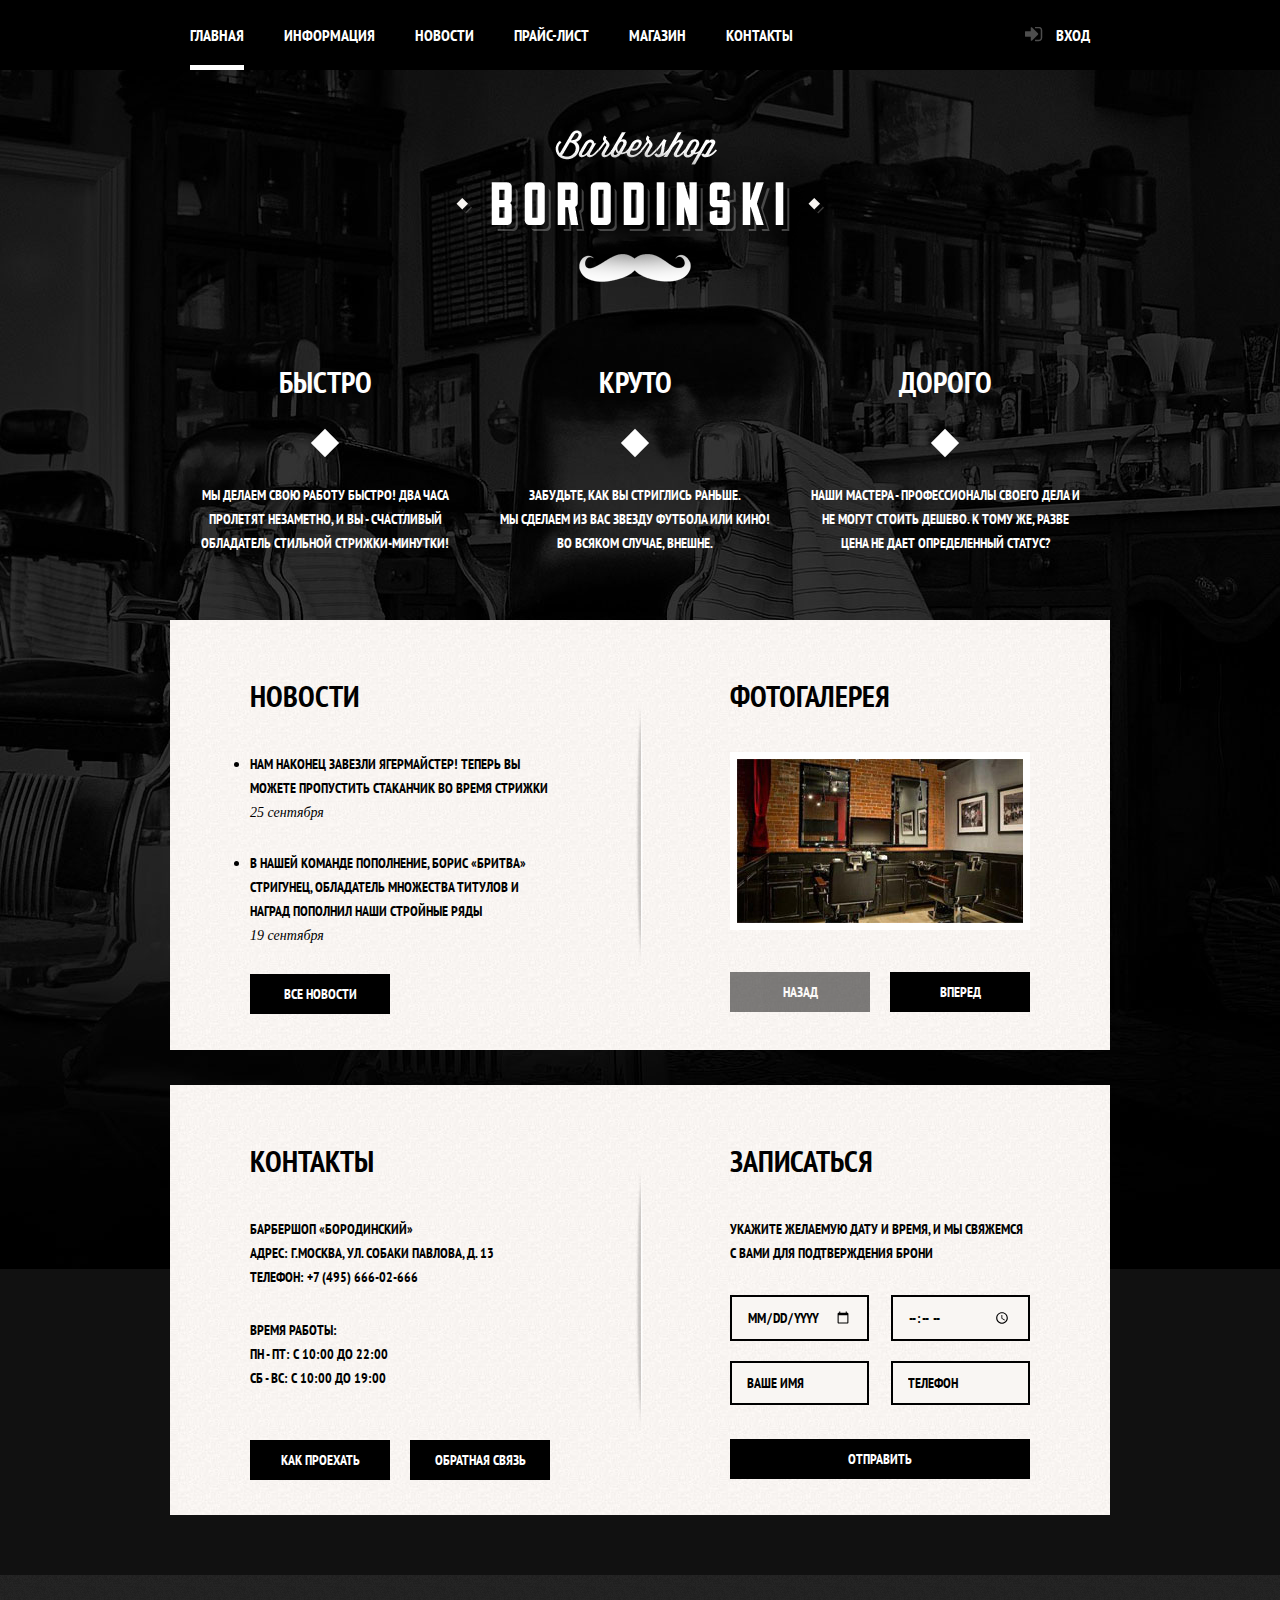
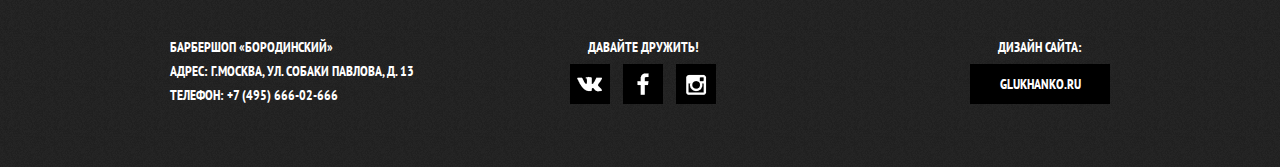
==== commit be5c409e: "Added style for modal login window" ====
--- a/index.html
+++ b/index.html
@@ -132,19 +132,19 @@
   </footer>
 
   <!-- Login window -->
-  <form class="login-form" id="loginForm" action="/login" method="post">
-    <h2 class="login-header">Личный кабинет</h2>
+  <div class="modal-login">
+    <a href="#" class="modal-login-close"></a>
+    <h2 class="modal-login-title">Личный кабинет</h2>
     <p>Введите, пожалуйста, свой логин и пароль:</p>
-    <input type="text" name="login" placeholder="Логин" required>
-    <input type="password" name="password" placeholder="Пароль" required>
-    <div class="remember-forget-block clearfix">
-      <!-- <input type="checkbox" name="remember" checked> -->
-      <label for="remember">Запомните меня</label>
-      <a href="#" class="forget-pass">Я забыл пароль!</a>
-    </div>
-    <button class="btn" type="submit">Войти</button>
-    <a href="#" class="login-form-close"></a>
-  </form>
+    <form class="login-form" id="loginForm" action="/login" method="post">
+      <input type="text" class="icon-login" name="login" placeholder="Логин" required>
+      <input type="password" class="icon-password" name="password" placeholder="Пароль" required>
+      <input type="checkbox" name="remember" id="remember-me" checked>
+      <label for="remember-me">Запомните меня</label>
+      <a href="#" class="restore">Я забыл пароль!</a>
+      <button class="btn btn-submit" type="submit">Войти</button>
+    </form>
+  </div>
 
   <script src="js/script.js"></script>
 </body>
--- a/css/style.css
+++ b/css/style.css
@@ -19,12 +19,11 @@
 }
 h2 {
   font-size: 30px;
+  line-height: 42px;
 }
 h3 {
   font-size: 24px;
-}
-ul {
-  list-style: none;
+  line-height: 30px;
 }
 main {
   color: #000;
@@ -92,7 +91,7 @@
   background-color: #000;
 }
 .inner-page {
-    background: white url("../img/content-background.jpg");
+    background: #f8f3f0 url("../img/content-background.jpg") repeat;
 }
 
 
@@ -365,7 +364,7 @@
 
 /* Login window */
 
-.login-form {
+.modal-login {
   color: #000;
   position: fixed;
   top: 120px;
@@ -373,11 +372,11 @@
   margin-left: -230px;
   width: 300px;
   display: none;
-  padding: 55px 80px;
-  background-image: url("../img/content-background.jpg");
-  background-repeat: repeat;
-}
-.login-form-close {
+  padding: 50px 80px;
+  background: #f8f3f0 url("../img/content-background.jpg") repeat;
+  box-shadow: 0 30px 50px rgba(0,0,0,.7);
+}
+.modal-login-close {
   position: absolute;
   right: -55px;
   top: 55px;
@@ -386,31 +385,213 @@
   background: url("../img/sprites.png") 0 -140px no-repeat;
   cursor: pointer;
 }
-.login-form .login-header {
-  padding-bottom: 30px;
-}
-.login-form p {
-  padding-bottom: 30px;
+.modal-login-title {
+  margin: 0;
+  margin-bottom: 20px;
+}
+.modal-login p {
+  margin:0;
+  margin-bottom: 14px;
+}
+.login-form {
+  margin-top: 30px;
+  margin-bottom: 10px;
 }
 .login-form input {
   display: block;
-  width: 264px;
+  width: 239px;
   margin-bottom: 10px;
+  padding-right: 40px;
 }
 .login-form input:focus {
   border: 2px solid #663d15;
   outline: 0;
 }
-.login-form .remember-forget-block {
-  padding-top: 5px;
-  padding-bottom: 15px;
-}
-.remember-forget-block label {
-  float: left;
-}
-.remember-forget-block .forget-pass {
-  float: right;
-}
-.login-form button {
+.login-form .icon-login {
+  background: no-repeat url("../img/sprites.png") 100% -893px;
+}
+.login-form .icon-password {
+  background: no-repeat url("../img/sprites.png") 100% -267px;
+}
+.login-form input[type="checkbox"] {
+  display: none;
+}
+.restore {
+  float: right;
+}
+.login-form .btn-submit {
   width: 100%;
-}
+  margin-top: 15px;
+}
+.login-form input[type="checkbox"] + label {
+  position: relative;
+  display: inline-block;
+  vertical-align: top;
+  padding-left: 30px;
+  cursor: pointer;
+}
+.login-form input[type="checkbox"] + label:hover {
+  color: #663d15;
+}
+.login-form input[type="checkbox"] + label:before {
+  content: '';
+  position: absolute;
+  top: 0;
+  left: 0;
+  width: 18px;
+  height: 18px;
+  border: 2px solid #000;
+}
+.login-form input[type="checkbox"]:checked + label::before {
+  content: "";
+  position: absolute;
+  width: 18px;
+  height: 18px;
+  background: url("../img/sprites.png") -1px -1px no-repeat;
+}
+
+/* Price Page */
+
+.inner-page .main-header {
+  margin-bottom: 55px;
+}
+.inner-page-title {
+  margin-bottom: 55px;
+}
+.inner-page-title h2 {
+  margin: 0;
+  padding: 0;
+  margin-bottom: 20px;
+}
+.breadcrumbs {
+  list-style: none;
+  margin: 0;
+  padding: 0;
+}
+.breadcrumbs li {
+  position: relative;
+  display: inline;
+  padding-right: 40px;
+}
+.breadcrumbs li:after {
+  content: "";
+  position: absolute;
+  top: 4px;
+  right: 14px;
+  width: 8px;
+  height: 8px;
+  background: #000;
+  -webkit-transform: rotate(45deg);
+     -moz-transform: rotate(45deg);
+      -ms-transform: rotate(45deg);
+       -o-transform: rotate(45deg);
+          transform: rotate(45deg);
+}
+.breadcrumbs a {
+  text-decoration: none;
+  color: #000;
+}
+.breadcrumbs a:hover {
+  text-decoration: underline;
+}
+.breadcrumbs .current a {
+  color: #aba9a7;
+}
+.breadcrumbs .current:after {
+  content: none;
+}
+
+.inner-content {
+  margin-bottom: 75px;
+}
+.inner-content h3 {
+  margin-bottom: 30px;
+  margin-top: 60px;
+}
+.inner-content p {
+  margin: 14px 0;
+}
+.prices-table {
+  border-collapse: collapse;
+  width: 100%;
+}
+.prices-table td {
+  border: 2px solid black;
+  padding: 10px 15px;
+  width: 50%;
+}
+.prices-table td:last-child {
+  text-align: center;
+}
+.big-heading {
+  margin-top: 55px;
+  margin-bottom: 65px;
+  text-align: center;
+}
+.big-heading span {
+  font-size: 48px;
+  line-height: 48px;
+  text-align: center;
+  display: inline;
+  margin: 0;
+  padding: 0 25px;
+  position: relative;
+  z-index: 2;
+  background: #f8f3f0 url("../img/content-background.jpg") repeat;
+}
+.big-heading:after {
+  content: "";
+  display: block;
+  border-bottom: 2px solid #000;
+  position: relative;
+  top: -25px;
+  z-index: 1;
+}
+.custom-list-1 {
+  list-style: none;
+  margin: 14px 0;
+  padding: 0;
+}
+.custom-list-1 li {
+  padding-left: 20px;
+  margin-bottom: 15px;
+  position: relative;
+}
+.custom-list-1 li:before {
+  content: "";
+  position: absolute;
+  top: 7px;
+  left: 1px;
+  width: 8px;
+  height: 8px;
+  background: #000;
+  -webkit-transform: rotate(45deg);
+     -moz-transform: rotate(45deg);
+      -ms-transform: rotate(45deg);
+       -o-transform: rotate(45deg);
+          transform: rotate(45deg);
+}
+.inner-content-columns {
+  margin: 60px 0;
+}
+.inner-content-column-left,
+.inner-content-column-right {
+  width: 460px;
+}
+.inner-content-column-left {
+  float: left;
+}
+.inner-content-column-right {
+  float: right;
+}
+.inner-content-column-left *:first-child,
+.inner-content-column-right *:first-child {
+  margin-top: 0;
+}
+.inner-content-column-left *:last-child,
+.inner-content-column-right *:last-child {
+  margin-bottom: 0;
+}
+.short-text {
+  width: 385px;
+}
